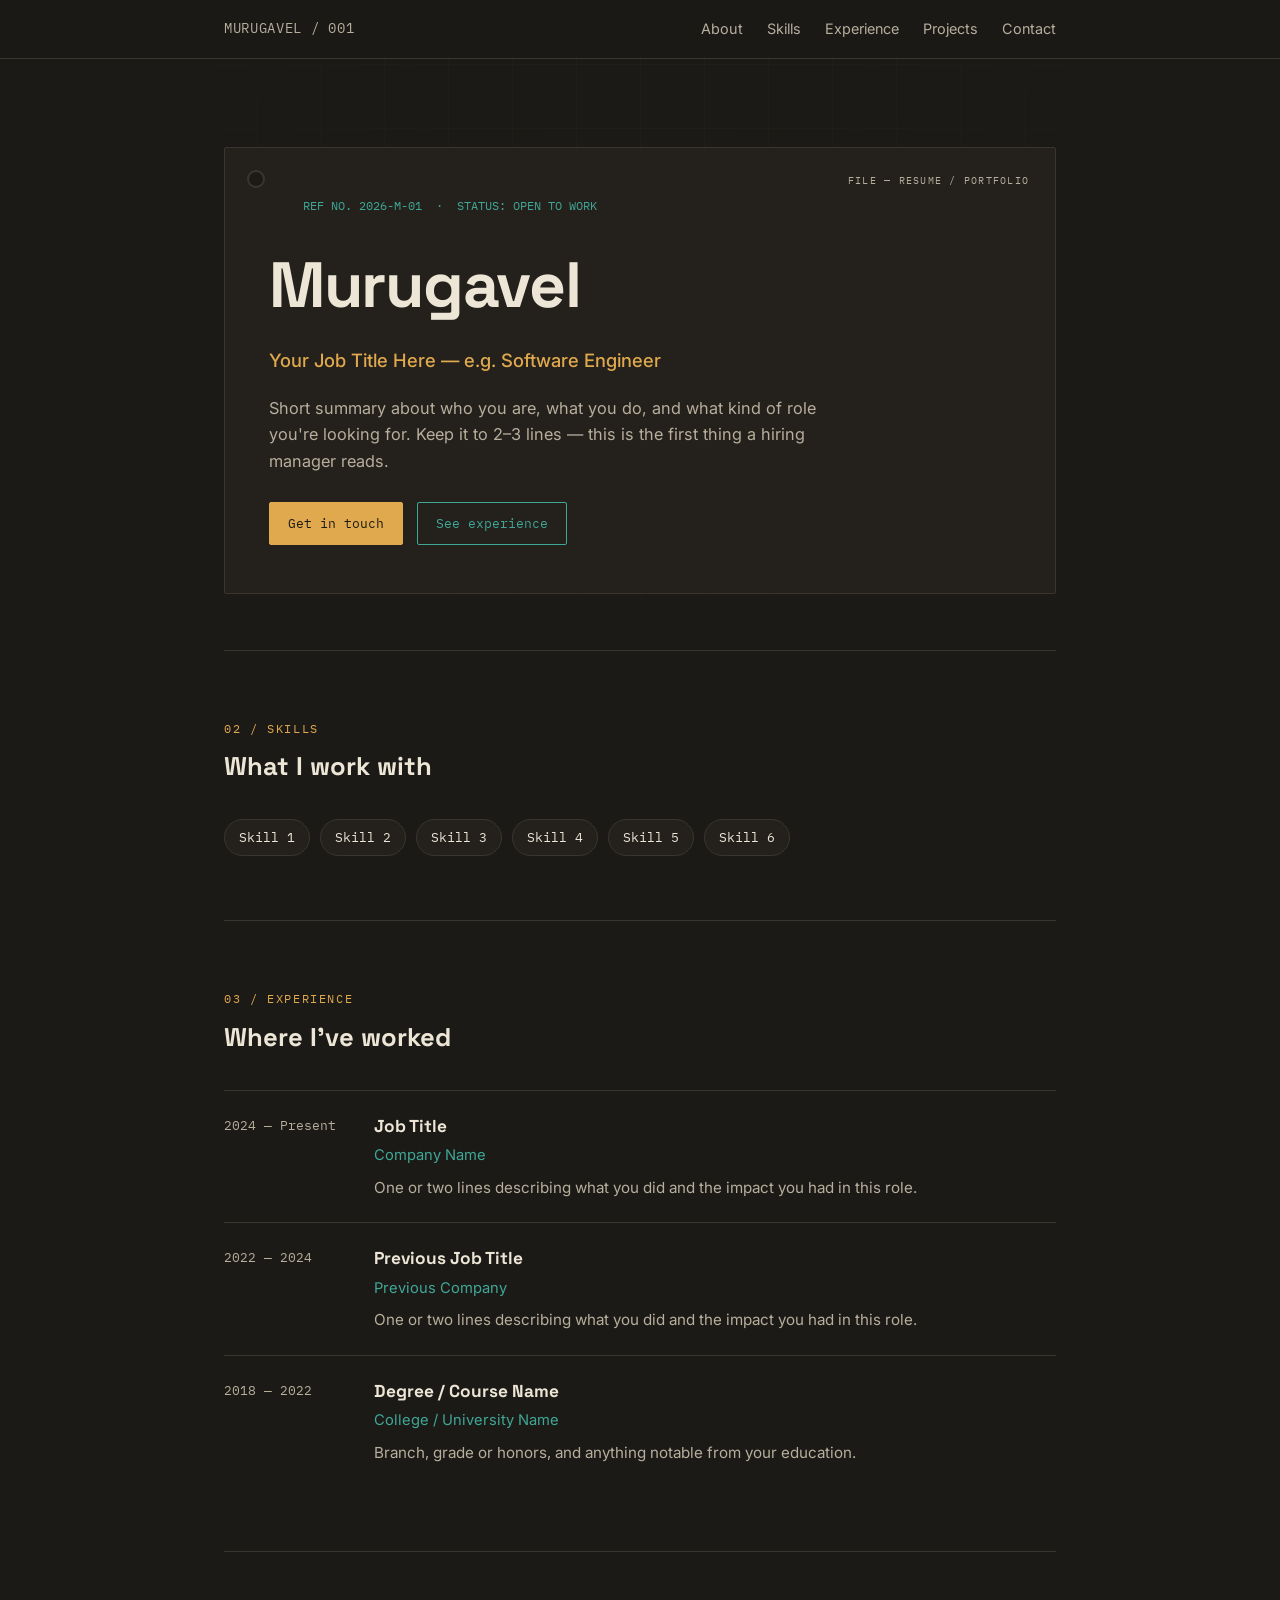
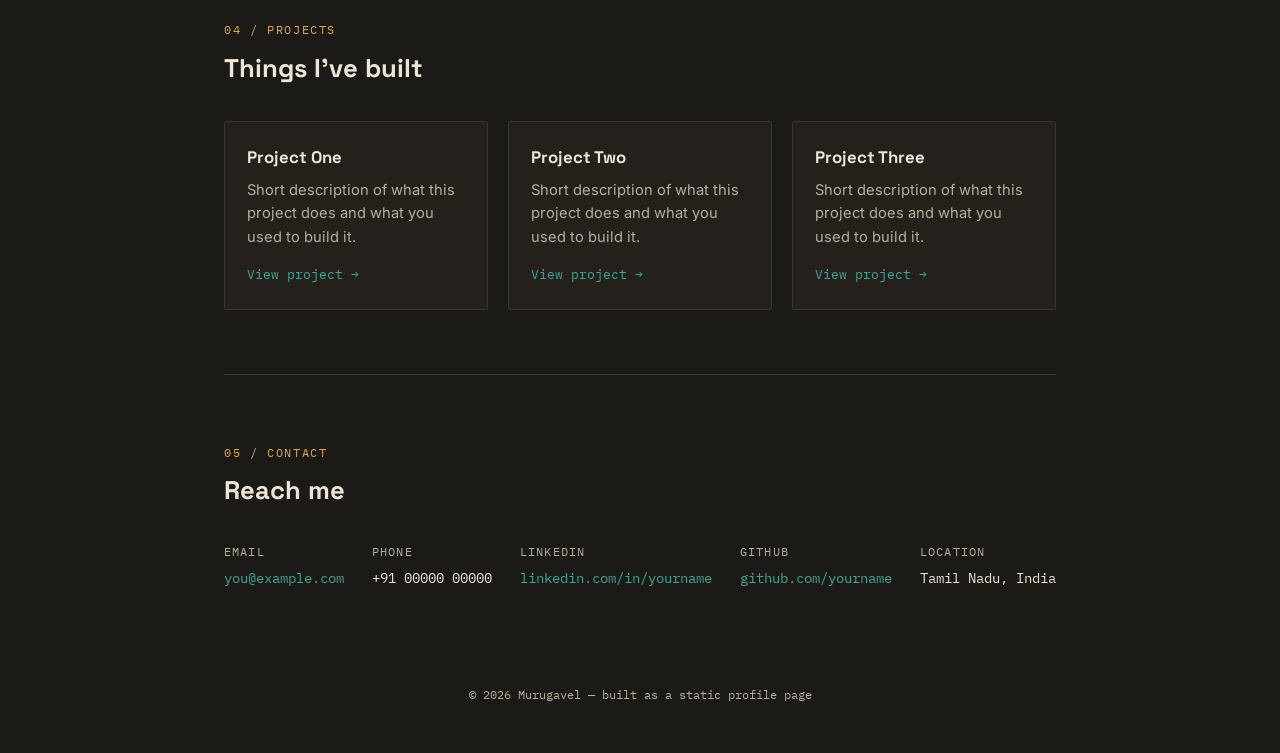
==== index.html @ b202e401 "Add portfolio site Add portfolio site" ====
<!DOCTYPE html>
<html lang="en">
<head>
<meta charset="UTF-8">
<meta name="viewport" content="width=device-width, initial-scale=1.0">
<title>Murugavel — Profile</title>
<link rel="preconnect" href="https://fonts.googleapis.com">
<link rel="preconnect" href="https://fonts.gstatic.com" crossorigin>
<link href="https://fonts.googleapis.com/css2?family=Space+Grotesk:wght@400;500;600;700&family=Inter:wght@400;500;600&family=IBM+Plex+Mono:wght@400;500&display=swap" rel="stylesheet">
<style>
  :root{
    --bg: #1C1A17;
    --bg-raised: #24211D;
    --paper: #F5F0E6;
    --ink: #EDE6D6;
    --ink-dim: #B7AE9C;
    --teal: #3FA796;
    --amber: #E0A94D;
    --line: #3A362F;
    --radius: 2px;
  }
  *{box-sizing:border-box; margin:0; padding:0;}
  html{scroll-behavior:smooth;}
  body{
    background:var(--bg);
    color:var(--ink);
    font-family:'Inter', sans-serif;
    line-height:1.6;
    -webkit-font-smoothing:antialiased;
  }
  ::selection{ background:var(--teal); color:#0F1115; }

  a{ color:var(--teal); text-decoration:none; }
  a:hover{ text-decoration:underline; }
  a:focus-visible, button:focus-visible{ outline:2px solid var(--amber); outline-offset:3px; }

  .eyebrow{
    font-family:'IBM Plex Mono', monospace;
    font-size:0.72rem;
    letter-spacing:0.14em;
    text-transform:uppercase;
    color:var(--amber);
  }

  h1,h2,h3{ font-family:'Space Grotesk', sans-serif; }

  /* ---------- background texture: filing grid ---------- */
  .grid-backdrop{
    position:fixed; inset:0; z-index:-1;
    background-image:
      linear-gradient(var(--line) 1px, transparent 1px),
      linear-gradient(90deg, var(--line) 1px, transparent 1px);
    background-size: 64px 64px;
    opacity:0.18;
    mask-image: radial-gradient(ellipse at top, black, transparent 75%);
  }

  .wrap{ max-width: 880px; margin:0 auto; padding: 0 24px; }

  /* ---------- header / nav ---------- */
  header{
    position:sticky; top:0; z-index:10;
    background:rgba(28,26,23,0.88);
    backdrop-filter: blur(6px);
    border-bottom:1px solid var(--line);
  }
  .nav-inner{
    display:flex; align-items:center; justify-content:space-between;
    padding:16px 24px; max-width:880px; margin:0 auto;
  }
  .nav-mark{
    font-family:'IBM Plex Mono', monospace;
    font-size:0.85rem; color:var(--ink-dim);
    letter-spacing:0.05em;
  }
  .nav-links{ display:flex; gap:24px; list-style:none; }
  .nav-links a{ color:var(--ink-dim); font-size:0.9rem; }
  .nav-links a:hover{ color:var(--teal); }

  /* ---------- hero: the record card ---------- */
  .hero{ padding: 88px 0 56px; }
  .card{
    position:relative;
    background:var(--bg-raised);
    border:1px solid var(--line);
    border-radius:var(--radius);
    padding: 48px 44px;
  }
  .card::before{
    /* punch hole, top-left, like a real filing card */
    content:"";
    position:absolute; top:22px; left:22px;
    width:14px; height:14px;
    border-radius:50%;
    border:2px solid var(--line);
    background:var(--bg);
  }
  .card::after{
    content:"FILE — RESUME / PORTFOLIO";
    position:absolute; top:24px; right:26px;
    font-family:'IBM Plex Mono', monospace;
    font-size:0.65rem;
    letter-spacing:0.12em;
    color:var(--ink-dim);
  }
  .card-id{
    font-family:'IBM Plex Mono', monospace;
    font-size:0.78rem;
    color:var(--teal);
    margin-left:34px;
    margin-bottom:18px;
  }
  .hero h1{
    font-size: clamp(2.4rem, 6vw, 4rem);
    font-weight:700;
    letter-spacing:-0.02em;
    margin-bottom:10px;
  }
  .hero .role{
    font-size:1.15rem;
    color:var(--amber);
    font-weight:500;
    margin-bottom:20px;
  }
  .hero p.summary{
    max-width:560px;
    color:var(--ink-dim);
    font-size:1.02rem;
  }
  .hero-actions{
    margin-top:28px;
    display:flex; gap:14px; flex-wrap:wrap;
  }
  .btn{
    font-family:'IBM Plex Mono', monospace;
    font-size:0.82rem;
    padding:10px 18px;
    border-radius:var(--radius);
    border:1px solid var(--teal);
    color:var(--teal);
    text-decoration:none;
    transition: background 0.15s ease, color 0.15s ease;
  }
  .btn:hover{ background:var(--teal); color:#0F1115; text-decoration:none; }
  .btn.solid{ background:var(--amber); border-color:var(--amber); color:#1C1A17; }
  .btn.solid:hover{ background:#f0bd6b; }

  /* ---------- section shell ---------- */
  section{ padding: 64px 0; border-bottom:1px solid var(--line); }
  section:last-of-type{ border-bottom:none; }
  .section-head{ margin-bottom:32px; }
  .section-head h2{ font-size:1.6rem; margin-top:6px; }

  /* ---------- skills ---------- */
  .chips{ display:flex; flex-wrap:wrap; gap:10px; margin-top:20px; }
  .chip{
    font-family:'IBM Plex Mono', monospace;
    font-size:0.82rem;
    padding:7px 14px;
    border:1px solid var(--line);
    border-radius:20px;
    color:var(--ink);
    background:var(--bg-raised);
  }

  /* ---------- experience timeline ---------- */
  .entry{
    display:grid;
    grid-template-columns: 130px 1fr;
    gap:20px;
    padding: 22px 0;
    border-top:1px solid var(--line);
  }
  .entry:first-of-type{ border-top:none; }
  .entry .when{
    font-family:'IBM Plex Mono', monospace;
    font-size:0.8rem;
    color:var(--ink-dim);
    padding-top:3px;
  }
  .entry h3{ font-size:1.08rem; margin-bottom:4px; }
  .entry .org{ color:var(--teal); font-size:0.92rem; margin-bottom:8px; display:block; }
  .entry p{ color:var(--ink-dim); font-size:0.95rem; max-width:560px; }

  /* ---------- projects ---------- */
  .projects-grid{
    display:grid;
    grid-template-columns: repeat(auto-fit, minmax(240px, 1fr));
    gap:20px;
    margin-top:24px;
  }
  .proj{
    border:1px solid var(--line);
    background:var(--bg-raised);
    border-radius:var(--radius);
    padding:22px;
  }
  .proj h3{ font-size:1.05rem; margin-bottom:8px; }
  .proj p{ color:var(--ink-dim); font-size:0.92rem; margin-bottom:12px; }
  .proj a{ font-family:'IBM Plex Mono', monospace; font-size:0.8rem; }

  /* ---------- contact ---------- */
  .contact-card{
    display:flex; flex-wrap:wrap; gap:28px;
    margin-top:24px;
  }
  .contact-item{ font-family:'IBM Plex Mono', monospace; font-size:0.9rem; }
  .contact-item span{ display:block; color:var(--ink-dim); font-size:0.72rem; text-transform:uppercase; letter-spacing:0.1em; margin-bottom:4px; }

  footer{
    text-align:center;
    padding: 32px 0 48px;
    color:var(--ink-dim);
    font-family:'IBM Plex Mono', monospace;
    font-size:0.78rem;
  }

  @media (max-width: 560px){
    .entry{ grid-template-columns: 1fr; }
    .card{ padding:36px 24px; }
    .card::after{ display:none; }
    .card-id{ margin-left:0; }
  }

  @media (prefers-reduced-motion: reduce){
    html{ scroll-behavior:auto; }
  }
</style>
</head>
<body>

<div class="grid-backdrop"></div>

<header>
  <div class="nav-inner">
    <span class="nav-mark">MURUGAVEL / 001</span>
    <ul class="nav-links">
      <li><a href="#about">About</a></li>
      <li><a href="#skills">Skills</a></li>
      <li><a href="#experience">Experience</a></li>
      <li><a href="#projects">Projects</a></li>
      <li><a href="#contact">Contact</a></li>
    </ul>
  </div>
</header>

<main class="wrap">

  <section class="hero" id="about">
    <div class="card">
      <div class="card-id">REF NO. 2026-M-01 &nbsp;·&nbsp; STATUS: OPEN TO WORK</div>
      <h1>Murugavel</h1>
      <!-- EDIT: replace with your real job title -->
      <div class="role">Your Job Title Here — e.g. Software Engineer</div>
      <!-- EDIT: replace with a real 2-3 line summary about you -->
      <p class="summary">
        Short summary about who you are, what you do, and what kind of role
        you're looking for. Keep it to 2–3 lines — this is the first thing
        a hiring manager reads.
      </p>
      <div class="hero-actions">
        <a class="btn solid" href="#contact">Get in touch</a>
        <a class="btn" href="#experience">See experience</a>
      </div>
    </div>
  </section>

  <section id="skills">
    <div class="section-head">
      <span class="eyebrow">02 / Skills</span>
      <h2>What I work with</h2>
    </div>
    <!-- EDIT: replace with your real skills -->
    <div class="chips">
      <span class="chip">Skill 1</span>
      <span class="chip">Skill 2</span>
      <span class="chip">Skill 3</span>
      <span class="chip">Skill 4</span>
      <span class="chip">Skill 5</span>
      <span class="chip">Skill 6</span>
    </div>
  </section>

  <section id="experience">
    <div class="section-head">
      <span class="eyebrow">03 / Experience</span>
      <h2>Where I've worked</h2>
    </div>

    <!-- EDIT: duplicate this .entry block for each job -->
    <div class="entry">
      <div class="when">2024 — Present</div>
      <div>
        <h3>Job Title</h3>
        <span class="org">Company Name</span>
        <p>One or two lines describing what you did and the impact you had in this role.</p>
      </div>
    </div>

    <div class="entry">
      <div class="when">2022 — 2024</div>
      <div>
        <h3>Previous Job Title</h3>
        <span class="org">Previous Company</span>
        <p>One or two lines describing what you did and the impact you had in this role.</p>
      </div>
    </div>

    <div class="entry">
      <div class="when">2018 — 2022</div>
      <div>
        <h3>Degree / Course Name</h3>
        <span class="org">College / University Name</span>
        <p>Branch, grade or honors, and anything notable from your education.</p>
      </div>
    </div>
  </section>

  <section id="projects">
    <div class="section-head">
      <span class="eyebrow">04 / Projects</span>
      <h2>Things I've built</h2>
    </div>
    <!-- EDIT: replace with your real projects, add/remove cards as needed -->
    <div class="projects-grid">
      <div class="proj">
        <h3>Project One</h3>
        <p>Short description of what this project does and what you used to build it.</p>
        <a href="#">View project →</a>
      </div>
      <div class="proj">
        <h3>Project Two</h3>
        <p>Short description of what this project does and what you used to build it.</p>
        <a href="#">View project →</a>
      </div>
      <div class="proj">
        <h3>Project Three</h3>
        <p>Short description of what this project does and what you used to build it.</p>
        <a href="#">View project →</a>
      </div>
    </div>
  </section>

  <section id="contact">
    <div class="section-head">
      <span class="eyebrow">05 / Contact</span>
      <h2>Reach me</h2>
    </div>
    <!-- EDIT: replace with your real contact details -->
    <div class="contact-card">
      <div class="contact-item"><span>Email</span><a href="mailto:you@example.com">you@example.com</a></div>
      <div class="contact-item"><span>Phone</span>+91 00000 00000</div>
      <div class="contact-item"><span>LinkedIn</span><a href="#">linkedin.com/in/yourname</a></div>
      <div class="contact-item"><span>GitHub</span><a href="#">github.com/yourname</a></div>
      <div class="contact-item"><span>Location</span>Tamil Nadu, India</div>
    </div>
  </section>

</main>

<footer>
  © 2026 Murugavel — built as a static profile page
</footer>

</body>
</html>
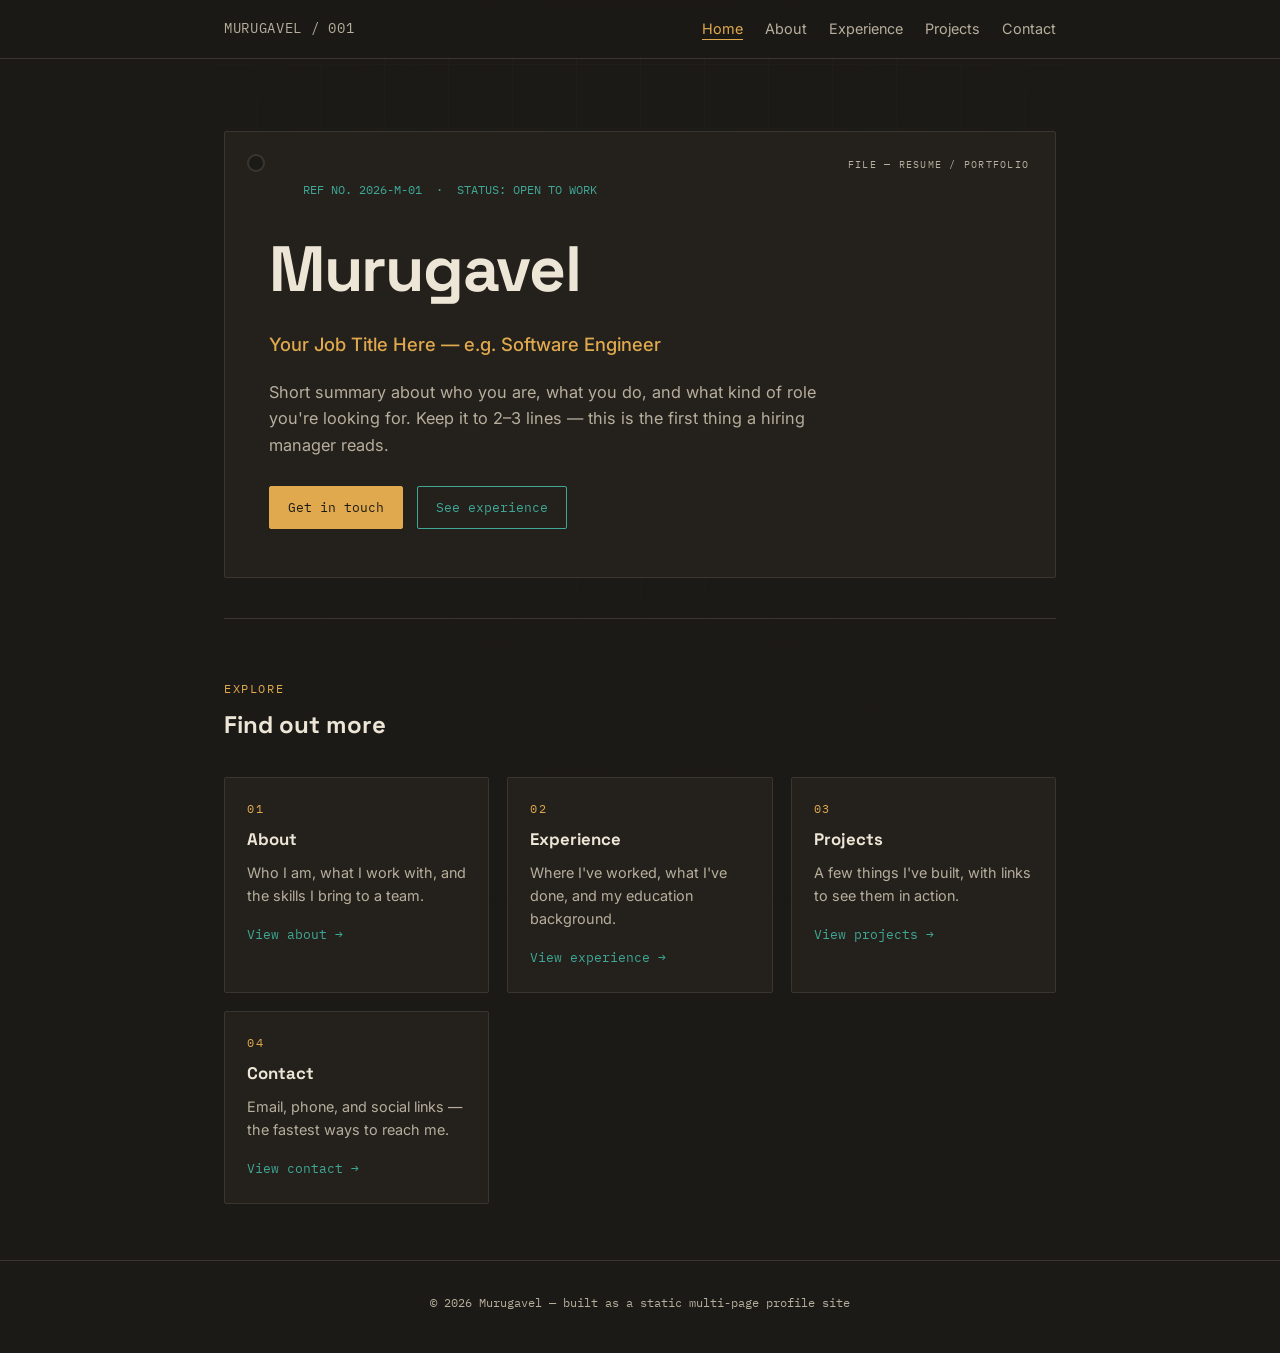
==== commit 7d820d80: "new uploaded code new uploaded code" ====
--- a/index.html
+++ b/index.html
@@ -3,229 +3,11 @@
 <head>
 <meta charset="UTF-8">
 <meta name="viewport" content="width=device-width, initial-scale=1.0">
-<title>Murugavel — Profile</title>
+<title>Murugavel — Home</title>
 <link rel="preconnect" href="https://fonts.googleapis.com">
 <link rel="preconnect" href="https://fonts.gstatic.com" crossorigin>
 <link href="https://fonts.googleapis.com/css2?family=Space+Grotesk:wght@400;500;600;700&family=Inter:wght@400;500;600&family=IBM+Plex+Mono:wght@400;500&display=swap" rel="stylesheet">
-<style>
-  :root{
-    --bg: #1C1A17;
-    --bg-raised: #24211D;
-    --paper: #F5F0E6;
-    --ink: #EDE6D6;
-    --ink-dim: #B7AE9C;
-    --teal: #3FA796;
-    --amber: #E0A94D;
-    --line: #3A362F;
-    --radius: 2px;
-  }
-  *{box-sizing:border-box; margin:0; padding:0;}
-  html{scroll-behavior:smooth;}
-  body{
-    background:var(--bg);
-    color:var(--ink);
-    font-family:'Inter', sans-serif;
-    line-height:1.6;
-    -webkit-font-smoothing:antialiased;
-  }
-  ::selection{ background:var(--teal); color:#0F1115; }
-
-  a{ color:var(--teal); text-decoration:none; }
-  a:hover{ text-decoration:underline; }
-  a:focus-visible, button:focus-visible{ outline:2px solid var(--amber); outline-offset:3px; }
-
-  .eyebrow{
-    font-family:'IBM Plex Mono', monospace;
-    font-size:0.72rem;
-    letter-spacing:0.14em;
-    text-transform:uppercase;
-    color:var(--amber);
-  }
-
-  h1,h2,h3{ font-family:'Space Grotesk', sans-serif; }
-
-  /* ---------- background texture: filing grid ---------- */
-  .grid-backdrop{
-    position:fixed; inset:0; z-index:-1;
-    background-image:
-      linear-gradient(var(--line) 1px, transparent 1px),
-      linear-gradient(90deg, var(--line) 1px, transparent 1px);
-    background-size: 64px 64px;
-    opacity:0.18;
-    mask-image: radial-gradient(ellipse at top, black, transparent 75%);
-  }
-
-  .wrap{ max-width: 880px; margin:0 auto; padding: 0 24px; }
-
-  /* ---------- header / nav ---------- */
-  header{
-    position:sticky; top:0; z-index:10;
-    background:rgba(28,26,23,0.88);
-    backdrop-filter: blur(6px);
-    border-bottom:1px solid var(--line);
-  }
-  .nav-inner{
-    display:flex; align-items:center; justify-content:space-between;
-    padding:16px 24px; max-width:880px; margin:0 auto;
-  }
-  .nav-mark{
-    font-family:'IBM Plex Mono', monospace;
-    font-size:0.85rem; color:var(--ink-dim);
-    letter-spacing:0.05em;
-  }
-  .nav-links{ display:flex; gap:24px; list-style:none; }
-  .nav-links a{ color:var(--ink-dim); font-size:0.9rem; }
-  .nav-links a:hover{ color:var(--teal); }
-
-  /* ---------- hero: the record card ---------- */
-  .hero{ padding: 88px 0 56px; }
-  .card{
-    position:relative;
-    background:var(--bg-raised);
-    border:1px solid var(--line);
-    border-radius:var(--radius);
-    padding: 48px 44px;
-  }
-  .card::before{
-    /* punch hole, top-left, like a real filing card */
-    content:"";
-    position:absolute; top:22px; left:22px;
-    width:14px; height:14px;
-    border-radius:50%;
-    border:2px solid var(--line);
-    background:var(--bg);
-  }
-  .card::after{
-    content:"FILE — RESUME / PORTFOLIO";
-    position:absolute; top:24px; right:26px;
-    font-family:'IBM Plex Mono', monospace;
-    font-size:0.65rem;
-    letter-spacing:0.12em;
-    color:var(--ink-dim);
-  }
-  .card-id{
-    font-family:'IBM Plex Mono', monospace;
-    font-size:0.78rem;
-    color:var(--teal);
-    margin-left:34px;
-    margin-bottom:18px;
-  }
-  .hero h1{
-    font-size: clamp(2.4rem, 6vw, 4rem);
-    font-weight:700;
-    letter-spacing:-0.02em;
-    margin-bottom:10px;
-  }
-  .hero .role{
-    font-size:1.15rem;
-    color:var(--amber);
-    font-weight:500;
-    margin-bottom:20px;
-  }
-  .hero p.summary{
-    max-width:560px;
-    color:var(--ink-dim);
-    font-size:1.02rem;
-  }
-  .hero-actions{
-    margin-top:28px;
-    display:flex; gap:14px; flex-wrap:wrap;
-  }
-  .btn{
-    font-family:'IBM Plex Mono', monospace;
-    font-size:0.82rem;
-    padding:10px 18px;
-    border-radius:var(--radius);
-    border:1px solid var(--teal);
-    color:var(--teal);
-    text-decoration:none;
-    transition: background 0.15s ease, color 0.15s ease;
-  }
-  .btn:hover{ background:var(--teal); color:#0F1115; text-decoration:none; }
-  .btn.solid{ background:var(--amber); border-color:var(--amber); color:#1C1A17; }
-  .btn.solid:hover{ background:#f0bd6b; }
-
-  /* ---------- section shell ---------- */
-  section{ padding: 64px 0; border-bottom:1px solid var(--line); }
-  section:last-of-type{ border-bottom:none; }
-  .section-head{ margin-bottom:32px; }
-  .section-head h2{ font-size:1.6rem; margin-top:6px; }
-
-  /* ---------- skills ---------- */
-  .chips{ display:flex; flex-wrap:wrap; gap:10px; margin-top:20px; }
-  .chip{
-    font-family:'IBM Plex Mono', monospace;
-    font-size:0.82rem;
-    padding:7px 14px;
-    border:1px solid var(--line);
-    border-radius:20px;
-    color:var(--ink);
-    background:var(--bg-raised);
-  }
-
-  /* ---------- experience timeline ---------- */
-  .entry{
-    display:grid;
-    grid-template-columns: 130px 1fr;
-    gap:20px;
-    padding: 22px 0;
-    border-top:1px solid var(--line);
-  }
-  .entry:first-of-type{ border-top:none; }
-  .entry .when{
-    font-family:'IBM Plex Mono', monospace;
-    font-size:0.8rem;
-    color:var(--ink-dim);
-    padding-top:3px;
-  }
-  .entry h3{ font-size:1.08rem; margin-bottom:4px; }
-  .entry .org{ color:var(--teal); font-size:0.92rem; margin-bottom:8px; display:block; }
-  .entry p{ color:var(--ink-dim); font-size:0.95rem; max-width:560px; }
-
-  /* ---------- projects ---------- */
-  .projects-grid{
-    display:grid;
-    grid-template-columns: repeat(auto-fit, minmax(240px, 1fr));
-    gap:20px;
-    margin-top:24px;
-  }
-  .proj{
-    border:1px solid var(--line);
-    background:var(--bg-raised);
-    border-radius:var(--radius);
-    padding:22px;
-  }
-  .proj h3{ font-size:1.05rem; margin-bottom:8px; }
-  .proj p{ color:var(--ink-dim); font-size:0.92rem; margin-bottom:12px; }
-  .proj a{ font-family:'IBM Plex Mono', monospace; font-size:0.8rem; }
-
-  /* ---------- contact ---------- */
-  .contact-card{
-    display:flex; flex-wrap:wrap; gap:28px;
-    margin-top:24px;
-  }
-  .contact-item{ font-family:'IBM Plex Mono', monospace; font-size:0.9rem; }
-  .contact-item span{ display:block; color:var(--ink-dim); font-size:0.72rem; text-transform:uppercase; letter-spacing:0.1em; margin-bottom:4px; }
-
-  footer{
-    text-align:center;
-    padding: 32px 0 48px;
-    color:var(--ink-dim);
-    font-family:'IBM Plex Mono', monospace;
-    font-size:0.78rem;
-  }
-
-  @media (max-width: 560px){
-    .entry{ grid-template-columns: 1fr; }
-    .card{ padding:36px 24px; }
-    .card::after{ display:none; }
-    .card-id{ margin-left:0; }
-  }
-
-  @media (prefers-reduced-motion: reduce){
-    html{ scroll-behavior:auto; }
-  }
-</style>
+<link rel="stylesheet" href="style.css">
 </head>
 <body>
 
@@ -233,20 +15,20 @@
 
 <header>
   <div class="nav-inner">
-    <span class="nav-mark">MURUGAVEL / 001</span>
+    <span class="nav-mark"><a href="index.html">MURUGAVEL / 001</a></span>
     <ul class="nav-links">
-      <li><a href="#about">About</a></li>
-      <li><a href="#skills">Skills</a></li>
-      <li><a href="#experience">Experience</a></li>
-      <li><a href="#projects">Projects</a></li>
-      <li><a href="#contact">Contact</a></li>
+      <li><a href="index.html" class="active">Home</a></li>
+      <li><a href="about.html">About</a></li>
+      <li><a href="experience.html">Experience</a></li>
+      <li><a href="projects.html">Projects</a></li>
+      <li><a href="contact.html">Contact</a></li>
     </ul>
   </div>
 </header>
 
 <main class="wrap">
 
-  <section class="hero" id="about">
+  <section class="hero">
     <div class="card">
       <div class="card-id">REF NO. 2026-M-01 &nbsp;·&nbsp; STATUS: OPEN TO WORK</div>
       <h1>Murugavel</h1>
@@ -259,107 +41,49 @@
         a hiring manager reads.
       </p>
       <div class="hero-actions">
-        <a class="btn solid" href="#contact">Get in touch</a>
-        <a class="btn" href="#experience">See experience</a>
+        <a class="btn solid" href="contact.html">Get in touch</a>
+        <a class="btn" href="experience.html">See experience</a>
       </div>
     </div>
   </section>
 
-  <section id="skills">
+  <section>
     <div class="section-head">
-      <span class="eyebrow">02 / Skills</span>
-      <h2>What I work with</h2>
+      <span class="eyebrow">Explore</span>
+      <h2>Find out more</h2>
     </div>
-    <!-- EDIT: replace with your real skills -->
-    <div class="chips">
-      <span class="chip">Skill 1</span>
-      <span class="chip">Skill 2</span>
-      <span class="chip">Skill 3</span>
-      <span class="chip">Skill 4</span>
-      <span class="chip">Skill 5</span>
-      <span class="chip">Skill 6</span>
-    </div>
-  </section>
-
-  <section id="experience">
-    <div class="section-head">
-      <span class="eyebrow">03 / Experience</span>
-      <h2>Where I've worked</h2>
-    </div>
-
-    <!-- EDIT: duplicate this .entry block for each job -->
-    <div class="entry">
-      <div class="when">2024 — Present</div>
-      <div>
-        <h3>Job Title</h3>
-        <span class="org">Company Name</span>
-        <p>One or two lines describing what you did and the impact you had in this role.</p>
+    <div class="preview-grid">
+      <div class="preview-card">
+        <span class="eyebrow">01</span>
+        <h3>About</h3>
+        <p>Who I am, what I work with, and the skills I bring to a team.</p>
+        <a href="about.html">View about →</a>
       </div>
-    </div>
-
-    <div class="entry">
-      <div class="when">2022 — 2024</div>
-      <div>
-        <h3>Previous Job Title</h3>
-        <span class="org">Previous Company</span>
-        <p>One or two lines describing what you did and the impact you had in this role.</p>
+      <div class="preview-card">
+        <span class="eyebrow">02</span>
+        <h3>Experience</h3>
+        <p>Where I've worked, what I've done, and my education background.</p>
+        <a href="experience.html">View experience →</a>
       </div>
-    </div>
-
-    <div class="entry">
-      <div class="when">2018 — 2022</div>
-      <div>
-        <h3>Degree / Course Name</h3>
-        <span class="org">College / University Name</span>
-        <p>Branch, grade or honors, and anything notable from your education.</p>
+      <div class="preview-card">
+        <span class="eyebrow">03</span>
+        <h3>Projects</h3>
+        <p>A few things I've built, with links to see them in action.</p>
+        <a href="projects.html">View projects →</a>
       </div>
-    </div>
-  </section>
-
-  <section id="projects">
-    <div class="section-head">
-      <span class="eyebrow">04 / Projects</span>
-      <h2>Things I've built</h2>
-    </div>
-    <!-- EDIT: replace with your real projects, add/remove cards as needed -->
-    <div class="projects-grid">
-      <div class="proj">
-        <h3>Project One</h3>
-        <p>Short description of what this project does and what you used to build it.</p>
-        <a href="#">View project →</a>
+      <div class="preview-card">
+        <span class="eyebrow">04</span>
+        <h3>Contact</h3>
+        <p>Email, phone, and social links — the fastest ways to reach me.</p>
+        <a href="contact.html">View contact →</a>
       </div>
-      <div class="proj">
-        <h3>Project Two</h3>
-        <p>Short description of what this project does and what you used to build it.</p>
-        <a href="#">View project →</a>
-      </div>
-      <div class="proj">
-        <h3>Project Three</h3>
-        <p>Short description of what this project does and what you used to build it.</p>
-        <a href="#">View project →</a>
-      </div>
-    </div>
-  </section>
-
-  <section id="contact">
-    <div class="section-head">
-      <span class="eyebrow">05 / Contact</span>
-      <h2>Reach me</h2>
-    </div>
-    <!-- EDIT: replace with your real contact details -->
-    <div class="contact-card">
-      <div class="contact-item"><span>Email</span><a href="mailto:you@example.com">you@example.com</a></div>
-      <div class="contact-item"><span>Phone</span>+91 00000 00000</div>
-      <div class="contact-item"><span>LinkedIn</span><a href="#">linkedin.com/in/yourname</a></div>
-      <div class="contact-item"><span>GitHub</span><a href="#">github.com/yourname</a></div>
-      <div class="contact-item"><span>Location</span>Tamil Nadu, India</div>
     </div>
   </section>
 
 </main>
 
 <footer>
-  © 2026 Murugavel — built as a static profile page
+  © 2026 Murugavel — built as a static multi-page profile site
 </footer>
 
 </body>
--- a/style.css
+++ b/style.css
@@ -0,0 +1,288 @@
+/* ===== Murugavel — Portfolio Site: Shared Styles ===== */
+:root{
+  --bg: #1C1A17;
+  --bg-raised: #24211D;
+  --paper: #F5F0E6;
+  --ink: #EDE6D6;
+  --ink-dim: #B7AE9C;
+  --teal: #3FA796;
+  --amber: #E0A94D;
+  --line: #3A362F;
+  --radius: 2px;
+}
+*{ box-sizing:border-box; margin:0; padding:0; }
+html{ scroll-behavior:smooth; }
+body{
+  background:var(--bg);
+  color:var(--ink);
+  font-family:'Inter', sans-serif;
+  line-height:1.6;
+  -webkit-font-smoothing:antialiased;
+  min-height:100vh;
+  display:flex;
+  flex-direction:column;
+}
+::selection{ background:var(--teal); color:#0F1115; }
+a{ color:var(--teal); text-decoration:none; }
+a:hover{ text-decoration:underline; }
+a:focus-visible, button:focus-visible{ outline:2px solid var(--amber); outline-offset:3px; }
+
+.eyebrow{
+  font-family:'IBM Plex Mono', monospace;
+  font-size:0.72rem;
+  letter-spacing:0.14em;
+  text-transform:uppercase;
+  color:var(--amber);
+}
+h1,h2,h3{ font-family:'Space Grotesk', sans-serif; }
+
+/* background filing-grid texture */
+.grid-backdrop{
+  position:fixed; inset:0; z-index:-1;
+  background-image:
+    linear-gradient(var(--line) 1px, transparent 1px),
+    linear-gradient(90deg, var(--line) 1px, transparent 1px);
+  background-size: 64px 64px;
+  opacity:0.18;
+  mask-image: radial-gradient(ellipse at top, black, transparent 75%);
+}
+
+.wrap{ max-width: 880px; margin:0 auto; padding: 0 24px; width:100%; }
+
+/* ---------- header / nav ---------- */
+header{
+  position:sticky; top:0; z-index:10;
+  background:rgba(28,26,23,0.9);
+  backdrop-filter: blur(6px);
+  border-bottom:1px solid var(--line);
+}
+.nav-inner{
+  display:flex; align-items:center; justify-content:space-between;
+  padding:16px 24px; max-width:880px; margin:0 auto;
+  flex-wrap:wrap; gap:12px;
+}
+.nav-mark{
+  font-family:'IBM Plex Mono', monospace;
+  font-size:0.85rem; color:var(--ink-dim);
+  letter-spacing:0.05em;
+}
+.nav-mark a{ color:var(--ink-dim); }
+.nav-mark a:hover{ color:var(--teal); text-decoration:none; }
+.nav-links{ display:flex; gap:22px; list-style:none; flex-wrap:wrap; }
+.nav-links a{ color:var(--ink-dim); font-size:0.9rem; padding-bottom:2px; border-bottom:1px solid transparent; }
+.nav-links a:hover{ color:var(--teal); text-decoration:none; }
+.nav-links a.active{ color:var(--amber); border-bottom:1px solid var(--amber); }
+
+main{ flex:1; }
+
+/* ---------- page header (used on every inner page) ---------- */
+.page-head{ padding: 56px 0 24px; }
+.page-head .eyebrow{ margin-bottom:8px; display:block; }
+.page-head h1{ font-size: clamp(2rem, 5vw, 2.8rem); letter-spacing:-0.02em; }
+.page-head p{ color:var(--ink-dim); max-width:560px; margin-top:10px; }
+
+/* ---------- hero card (home page) ---------- */
+.hero{ padding: 72px 0 40px; }
+.card{
+  position:relative;
+  background:var(--bg-raised);
+  border:1px solid var(--line);
+  border-radius:var(--radius);
+  padding: 48px 44px;
+}
+.card::before{
+  content:"";
+  position:absolute; top:22px; left:22px;
+  width:14px; height:14px;
+  border-radius:50%;
+  border:2px solid var(--line);
+  background:var(--bg);
+}
+.card::after{
+  content:"FILE — RESUME / PORTFOLIO";
+  position:absolute; top:24px; right:26px;
+  font-family:'IBM Plex Mono', monospace;
+  font-size:0.65rem;
+  letter-spacing:0.12em;
+  color:var(--ink-dim);
+}
+.card-id{
+  font-family:'IBM Plex Mono', monospace;
+  font-size:0.78rem;
+  color:var(--teal);
+  margin-left:34px;
+  margin-bottom:18px;
+}
+.hero h1{
+  font-size: clamp(2.4rem, 6vw, 4rem);
+  font-weight:700;
+  letter-spacing:-0.02em;
+  margin-bottom:10px;
+}
+.hero .role{
+  font-size:1.15rem;
+  color:var(--amber);
+  font-weight:500;
+  margin-bottom:20px;
+}
+.hero p.summary{ max-width:560px; color:var(--ink-dim); font-size:1.02rem; }
+.hero-actions{ margin-top:28px; display:flex; gap:14px; flex-wrap:wrap; }
+
+.btn{
+  font-family:'IBM Plex Mono', monospace;
+  font-size:0.82rem;
+  padding:10px 18px;
+  border-radius:var(--radius);
+  border:1px solid var(--teal);
+  color:var(--teal);
+  text-decoration:none;
+  transition: background 0.15s ease, color 0.15s ease;
+  display:inline-block;
+}
+.btn:hover{ background:var(--teal); color:#0F1115; text-decoration:none; }
+.btn.solid{ background:var(--amber); border-color:var(--amber); color:#1C1A17; }
+.btn.solid:hover{ background:#f0bd6b; }
+
+/* ---------- section shell ---------- */
+section{ padding: 56px 0; border-bottom:1px solid var(--line); }
+section:last-of-type{ border-bottom:none; }
+.section-head{ margin-bottom:32px; }
+.section-head h2{ font-size:1.5rem; margin-top:6px; }
+
+/* ---------- home preview strip ---------- */
+.preview-grid{
+  display:grid;
+  grid-template-columns: repeat(auto-fit, minmax(220px, 1fr));
+  gap:18px;
+  margin-top:24px;
+}
+.preview-card{
+  border:1px solid var(--line);
+  background:var(--bg-raised);
+  border-radius:var(--radius);
+  padding:22px;
+  transition: border-color 0.15s ease;
+}
+.preview-card:hover{ border-color: var(--teal); }
+.preview-card .eyebrow{ margin-bottom:8px; display:block; }
+.preview-card h3{ font-size:1.05rem; margin-bottom:8px; }
+.preview-card p{ color:var(--ink-dim); font-size:0.9rem; margin-bottom:14px; }
+.preview-card a{ font-family:'IBM Plex Mono', monospace; font-size:0.8rem; }
+
+/* ---------- skills ---------- */
+.chips{ display:flex; flex-wrap:wrap; gap:10px; margin-top:20px; }
+.chip{
+  font-family:'IBM Plex Mono', monospace;
+  font-size:0.82rem;
+  padding:7px 14px;
+  border:1px solid var(--line);
+  border-radius:20px;
+  color:var(--ink);
+  background:var(--bg-raised);
+}
+
+/* ---------- experience timeline ---------- */
+.entry{
+  display:grid;
+  grid-template-columns: 130px 1fr;
+  gap:20px;
+  padding: 22px 0;
+  border-top:1px solid var(--line);
+}
+.entry:first-of-type{ border-top:none; }
+.entry .when{
+  font-family:'IBM Plex Mono', monospace;
+  font-size:0.8rem;
+  color:var(--ink-dim);
+  padding-top:3px;
+}
+.entry h3{ font-size:1.08rem; margin-bottom:4px; }
+.entry .org{ color:var(--teal); font-size:0.92rem; margin-bottom:8px; display:block; }
+.entry p{ color:var(--ink-dim); font-size:0.95rem; max-width:560px; }
+
+/* ---------- projects ---------- */
+.projects-grid{
+  display:grid;
+  grid-template-columns: repeat(auto-fit, minmax(240px, 1fr));
+  gap:20px;
+  margin-top:24px;
+}
+.proj{
+  border:1px solid var(--line);
+  background:var(--bg-raised);
+  border-radius:var(--radius);
+  padding:22px;
+}
+.proj h3{ font-size:1.05rem; margin-bottom:8px; }
+.proj p{ color:var(--ink-dim); font-size:0.92rem; margin-bottom:12px; }
+.proj a{ font-family:'IBM Plex Mono', monospace; font-size:0.8rem; }
+.proj .tags{ display:flex; gap:8px; flex-wrap:wrap; margin-bottom:12px; }
+.proj .tags span{
+  font-family:'IBM Plex Mono', monospace;
+  font-size:0.7rem;
+  color:var(--ink-dim);
+  border:1px solid var(--line);
+  padding:3px 8px;
+  border-radius:12px;
+}
+
+/* ---------- contact ---------- */
+.contact-card{ display:flex; flex-wrap:wrap; gap:28px; margin-top:24px; }
+.contact-item{ font-family:'IBM Plex Mono', monospace; font-size:0.9rem; }
+.contact-item span{ display:block; color:var(--ink-dim); font-size:0.72rem; text-transform:uppercase; letter-spacing:0.1em; margin-bottom:4px; }
+
+form.contact-form{ margin-top:32px; max-width:520px; }
+.field{ margin-bottom:18px; }
+.field label{
+  display:block;
+  font-family:'IBM Plex Mono', monospace;
+  font-size:0.75rem;
+  text-transform:uppercase;
+  letter-spacing:0.08em;
+  color:var(--ink-dim);
+  margin-bottom:6px;
+}
+.field input, .field textarea{
+  width:100%;
+  background:var(--bg-raised);
+  border:1px solid var(--line);
+  color:var(--ink);
+  padding:10px 12px;
+  border-radius:var(--radius);
+  font-family:'Inter', sans-serif;
+  font-size:0.95rem;
+}
+.field input:focus, .field textarea:focus{ outline:2px solid var(--amber); outline-offset:2px; }
+.field textarea{ resize:vertical; min-height:110px; }
+button.submit-btn{
+  font-family:'IBM Plex Mono', monospace;
+  font-size:0.85rem;
+  padding:11px 22px;
+  border-radius:var(--radius);
+  border:1px solid var(--amber);
+  background:var(--amber);
+  color:#1C1A17;
+  cursor:pointer;
+}
+button.submit-btn:hover{ background:#f0bd6b; }
+.form-note{ font-size:0.8rem; color:var(--ink-dim); margin-top:10px; }
+
+footer{
+  text-align:center;
+  padding: 32px 0 40px;
+  color:var(--ink-dim);
+  font-family:'IBM Plex Mono', monospace;
+  font-size:0.78rem;
+  border-top:1px solid var(--line);
+}
+
+@media (max-width: 560px){
+  .entry{ grid-template-columns: 1fr; }
+  .card{ padding:36px 24px; }
+  .card::after{ display:none; }
+  .card-id{ margin-left:0; }
+}
+
+@media (prefers-reduced-motion: reduce){
+  html{ scroll-behavior:auto; }
+}
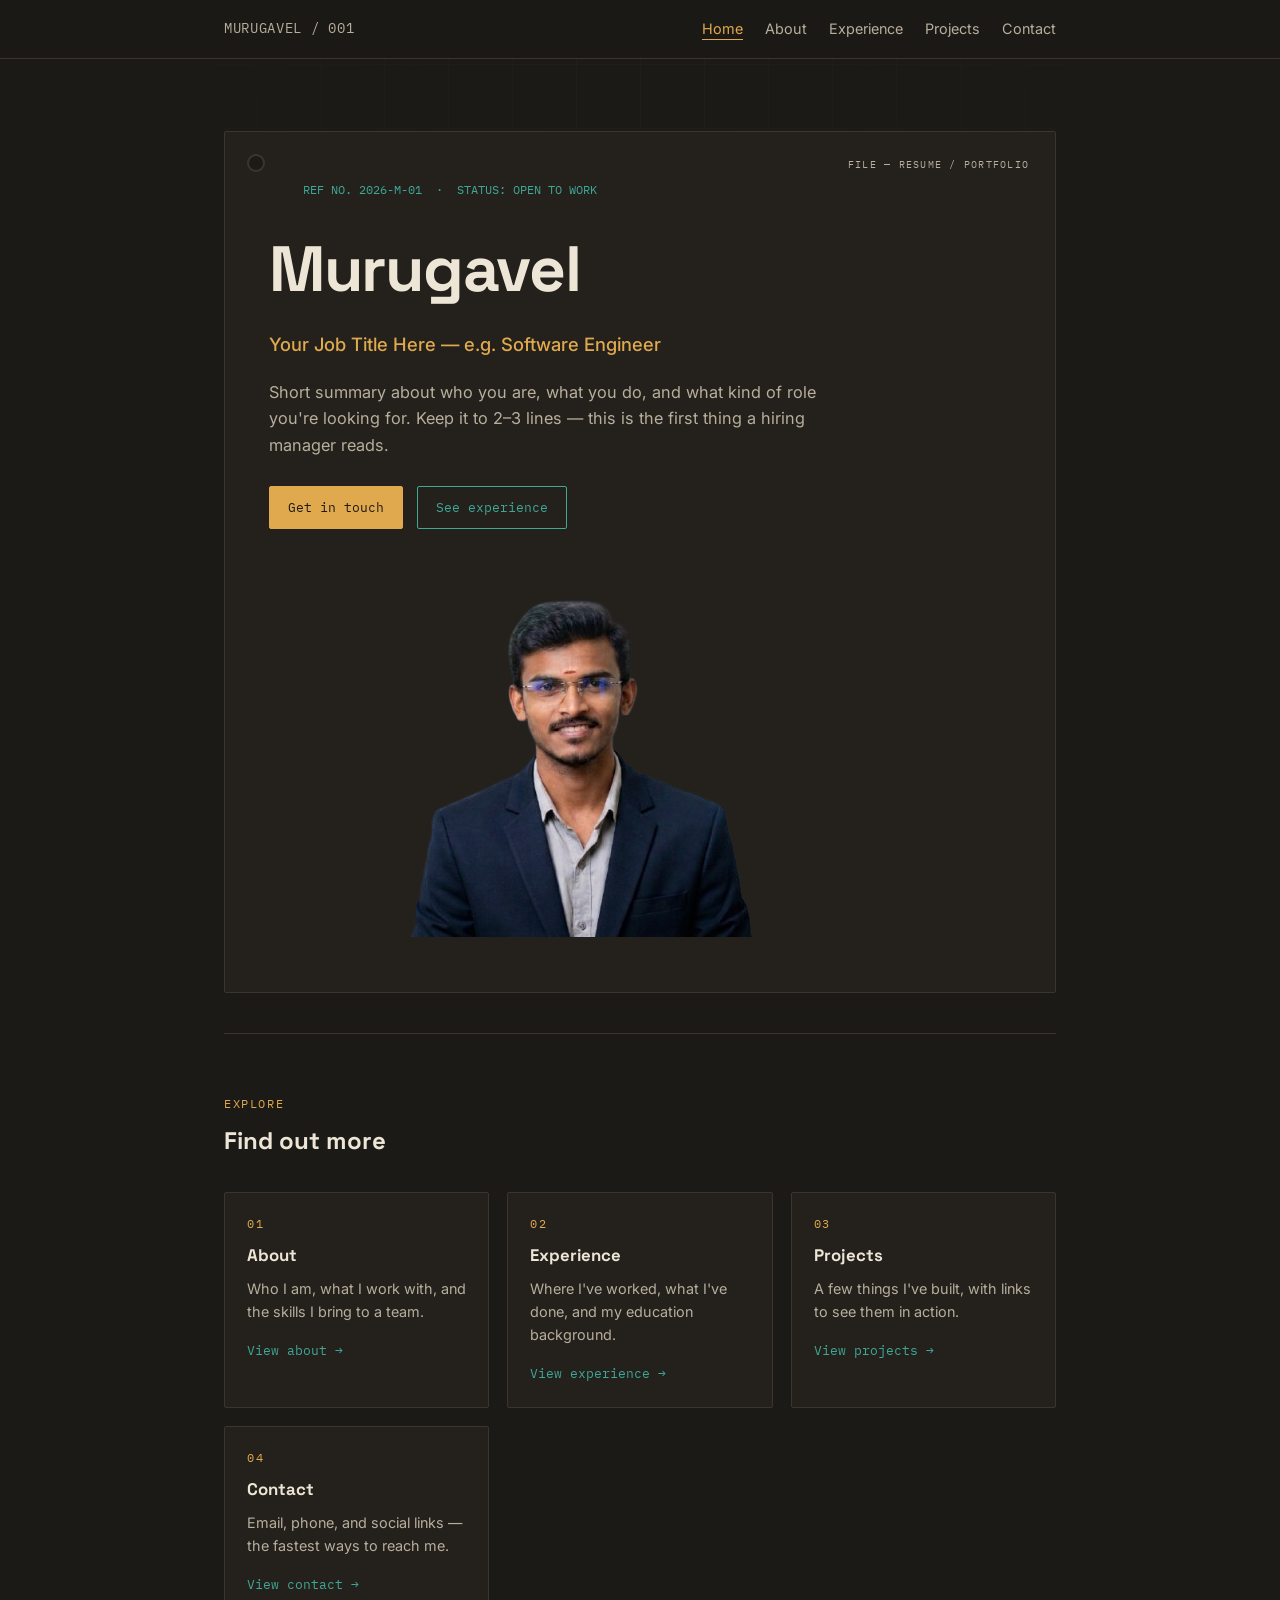
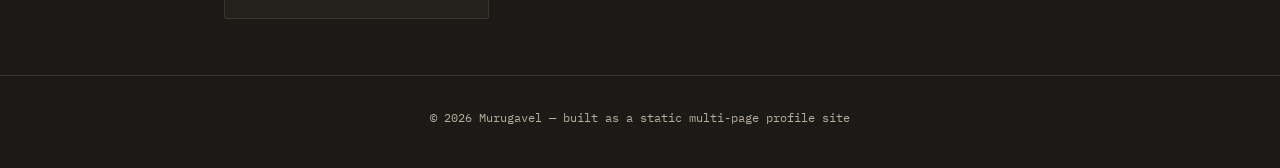
==== commit 16cbc8fb: "New index" ====
--- a/index.html
+++ b/index.html
@@ -31,18 +31,25 @@
   <section class="hero">
     <div class="card">
       <div class="card-id">REF NO. 2026-M-01 &nbsp;·&nbsp; STATUS: OPEN TO WORK</div>
-      <h1>Murugavel</h1>
-      <!-- EDIT: replace with your real job title -->
-      <div class="role">Your Job Title Here — e.g. Software Engineer</div>
-      <!-- EDIT: replace with a real 2-3 line summary about you -->
-      <p class="summary">
-        Short summary about who you are, what you do, and what kind of role
-        you're looking for. Keep it to 2–3 lines — this is the first thing
-        a hiring manager reads.
-      </p>
-      <div class="hero-actions">
-        <a class="btn solid" href="contact.html">Get in touch</a>
-        <a class="btn" href="experience.html">See experience</a>
+      <div class="hero-grid">
+        <div class="hero-text">
+          <h1>Murugavel</h1>
+          <!-- EDIT: replace with your real job title -->
+          <div class="role">Your Job Title Here — e.g. Software Engineer</div>
+          <!-- EDIT: replace with a real 2-3 line summary about you -->
+          <p class="summary">
+            Short summary about who you are, what you do, and what kind of role
+            you're looking for. Keep it to 2–3 lines — this is the first thing
+            a hiring manager reads.
+          </p>
+          <div class="hero-actions">
+            <a class="btn solid" href="contact.html">Get in touch</a>
+            <a class="btn" href="experience.html">See experience</a>
+          </div>
+        </div>
+        <div class="hero-photo">
+          <img src="profile.png" alt="Portrait of Murugavel">
+        </div>
       </div>
     </div>
   </section>
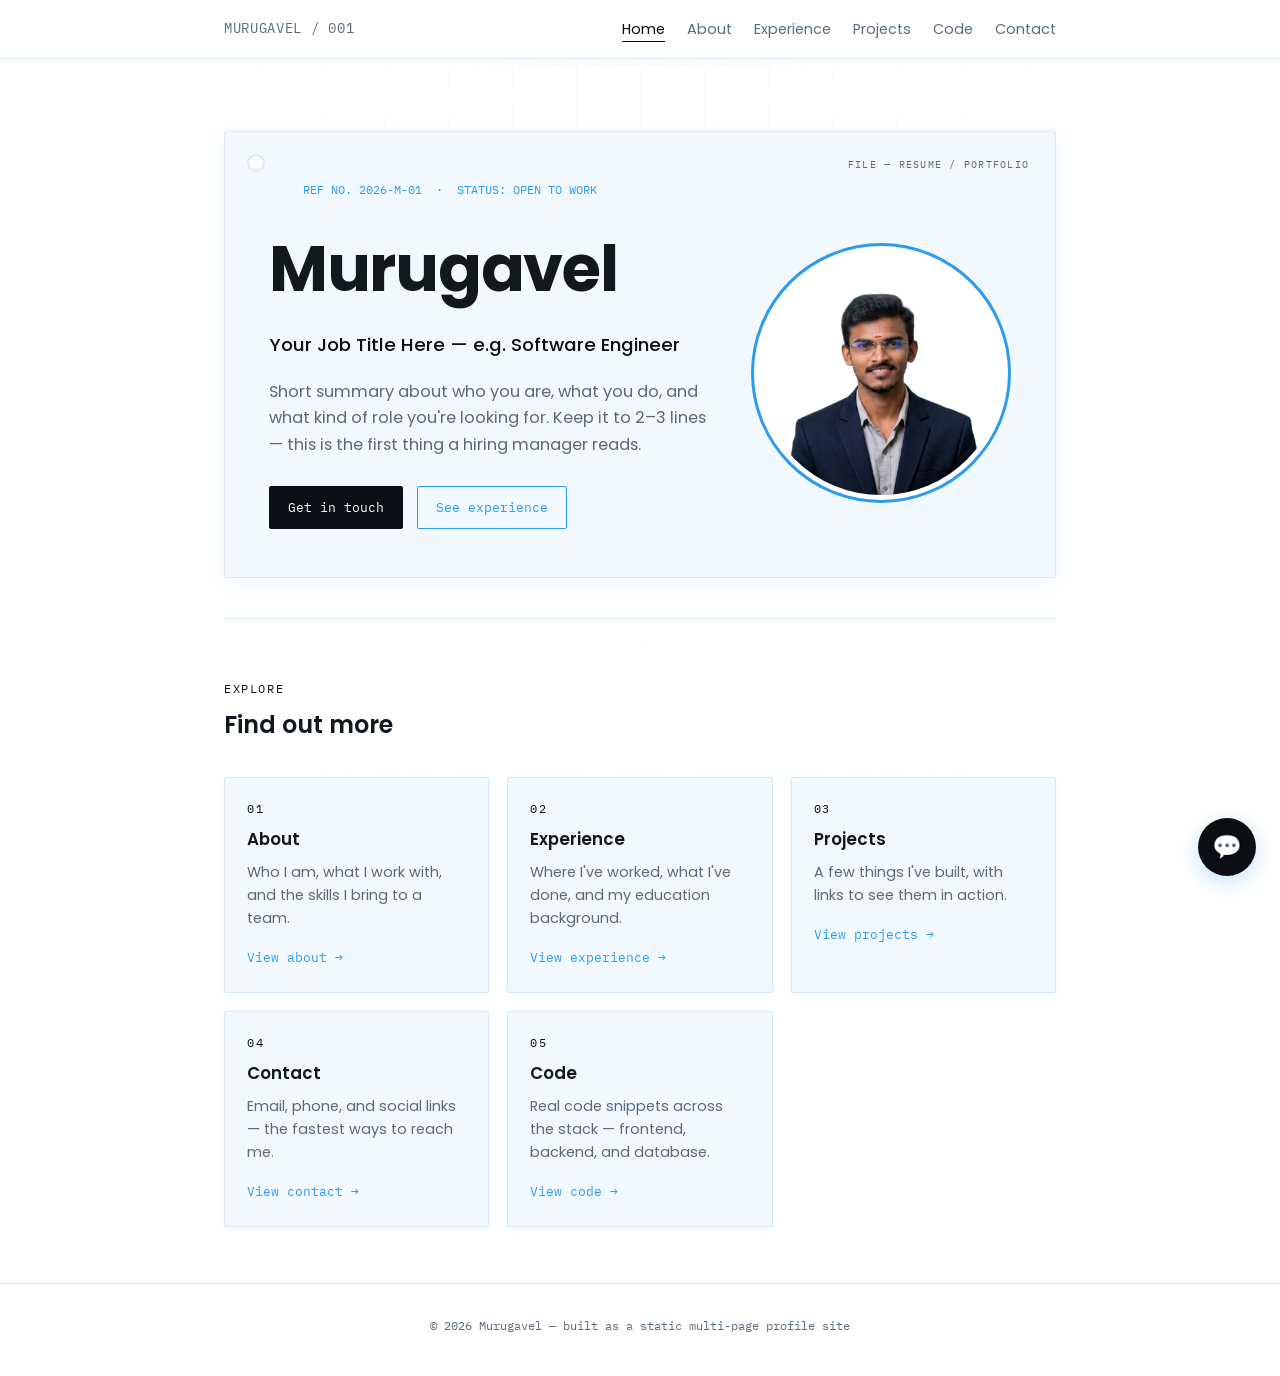
==== commit 5a2aac78: "New Updated file as here New Updated file as here" ====
--- a/index.html
+++ b/index.html
@@ -6,8 +6,9 @@
 <title>Murugavel — Home</title>
 <link rel="preconnect" href="https://fonts.googleapis.com">
 <link rel="preconnect" href="https://fonts.gstatic.com" crossorigin>
-<link href="https://fonts.googleapis.com/css2?family=Space+Grotesk:wght@400;500;600;700&family=Inter:wght@400;500;600&family=IBM+Plex+Mono:wght@400;500&display=swap" rel="stylesheet">
+<link href="https://fonts.googleapis.com/css2?family=Poppins:wght@400;500;600;700&family=IBM+Plex+Mono:wght@400;500&display=swap" rel="stylesheet">
 <link rel="stylesheet" href="style.css">
+<link rel="stylesheet" href="chatbot.css">
 </head>
 <body>
 
@@ -21,6 +22,7 @@
       <li><a href="about.html">About</a></li>
       <li><a href="experience.html">Experience</a></li>
       <li><a href="projects.html">Projects</a></li>
+      <li><a href="code.html">Code</a></li>
       <li><a href="contact.html">Contact</a></li>
     </ul>
   </div>
@@ -84,6 +86,12 @@
         <p>Email, phone, and social links — the fastest ways to reach me.</p>
         <a href="contact.html">View contact →</a>
       </div>
+      <div class="preview-card">
+        <span class="eyebrow">05</span>
+        <h3>Code</h3>
+        <p>Real code snippets across the stack — frontend, backend, and database.</p>
+        <a href="code.html">View code →</a>
+      </div>
     </div>
   </section>
 
@@ -93,5 +101,6 @@
   © 2026 Murugavel — built as a static multi-page profile site
 </footer>
 
+<script src="chatbot.js"></script>
 </body>
 </html>
--- a/style.css
+++ b/style.css
@@ -1,13 +1,13 @@
 /* ===== Murugavel — Portfolio Site: Shared Styles ===== */
 :root{
-  --bg: #1C1A17;
-  --bg-raised: #24211D;
-  --paper: #F5F0E6;
-  --ink: #EDE6D6;
-  --ink-dim: #B7AE9C;
-  --teal: #3FA796;
-  --amber: #E0A94D;
-  --line: #3A362F;
+  --bg: #FFFFFF;
+  --bg-raised: #F1F8FE;
+  --paper: #FFFFFF;
+  --ink: #12181F;
+  --ink-dim: #5B6B7A;
+  --teal: #2E9BF0;
+  --amber: #0B0F14;
+  --line: #D7E7F6;
   --radius: 2px;
 }
 *{ box-sizing:border-box; margin:0; padding:0; }
@@ -15,14 +15,14 @@
 body{
   background:var(--bg);
   color:var(--ink);
-  font-family:'Inter', sans-serif;
+  font-family:'Poppins', sans-serif;
   line-height:1.6;
   -webkit-font-smoothing:antialiased;
   min-height:100vh;
   display:flex;
   flex-direction:column;
 }
-::selection{ background:var(--teal); color:#0F1115; }
+::selection{ background:var(--teal); color:#FFFFFF; }
 a{ color:var(--teal); text-decoration:none; }
 a:hover{ text-decoration:underline; }
 a:focus-visible, button:focus-visible{ outline:2px solid var(--amber); outline-offset:3px; }
@@ -34,7 +34,7 @@
   text-transform:uppercase;
   color:var(--amber);
 }
-h1,h2,h3{ font-family:'Space Grotesk', sans-serif; }
+h1,h2,h3{ font-family:'Poppins', sans-serif; font-weight:600; }
 
 /* background filing-grid texture */
 .grid-backdrop{
@@ -52,7 +52,7 @@
 /* ---------- header / nav ---------- */
 header{
   position:sticky; top:0; z-index:10;
-  background:rgba(28,26,23,0.9);
+  background:rgba(255,255,255,0.9);
   backdrop-filter: blur(6px);
   border-bottom:1px solid var(--line);
 }
@@ -75,6 +75,37 @@
 
 main{ flex:1; }
 
+/* ---------- reusable tabs (used on Projects, Code pages) ---------- */
+.code-tabs{ display:flex; flex-wrap:wrap; gap:8px; margin-top:24px; margin-bottom:24px; }
+.code-tab-btn{
+  font-family:'IBM Plex Mono', monospace;
+  font-size:0.82rem;
+  padding:9px 18px;
+  border-radius:6px;
+  border:1px solid var(--line);
+  background:#fff;
+  color:var(--ink-dim);
+  cursor:pointer;
+}
+.code-tab-btn:hover{ border-color:var(--teal); color:var(--teal); }
+.code-tab-btn.active{ background:var(--amber); border-color:var(--amber); color:#fff; }
+.code-panel{ display:none; }
+.code-panel.active{ display:block; }
+
+/* ---------- illustration frame ---------- */
+.illustration-frame{
+  border:1px solid var(--line);
+  border-radius:12px;
+  overflow:hidden;
+  margin-bottom:16px;
+  box-shadow: 0 4px 20px rgba(46,155,240,0.08);
+}
+.illustration-frame img{
+  display:block;
+  width:100%;
+  height:auto;
+}
+
 /* ---------- page header (used on every inner page) ---------- */
 .page-head{ padding: 56px 0 24px; }
 .page-head .eyebrow{ margin-bottom:8px; display:block; }
@@ -89,6 +120,7 @@
   border:1px solid var(--line);
   border-radius:var(--radius);
   padding: 48px 44px;
+  box-shadow: 0 4px 20px rgba(46,155,240,0.08);
 }
 .card::before{
   content:"";
@@ -128,6 +160,35 @@
 .hero p.summary{ max-width:560px; color:var(--ink-dim); font-size:1.02rem; }
 .hero-actions{ margin-top:28px; display:flex; gap:14px; flex-wrap:wrap; }
 
+.hero-grid{
+  display:grid;
+  grid-template-columns: 1fr auto;
+  gap:36px;
+  align-items:center;
+}
+.hero-photo{
+  justify-self:end;
+}
+.hero-photo img{
+  width:260px;
+  height:260px;
+  object-fit:cover;
+  object-position:top center;
+  border-radius:50%;
+  border:3px solid var(--teal);
+  padding:5px;
+  background:var(--bg);
+  display:block;
+}
+@media (max-width: 640px){
+  .hero-grid{
+    grid-template-columns: 1fr;
+    text-align:left;
+  }
+  .hero-photo{ justify-self:start; order:-1; margin-bottom:8px; }
+  .hero-photo img{ width:180px; height:180px; }
+}
+
 .btn{
   font-family:'IBM Plex Mono', monospace;
   font-size:0.82rem;
@@ -139,9 +200,9 @@
   transition: background 0.15s ease, color 0.15s ease;
   display:inline-block;
 }
-.btn:hover{ background:var(--teal); color:#0F1115; text-decoration:none; }
-.btn.solid{ background:var(--amber); border-color:var(--amber); color:#1C1A17; }
-.btn.solid:hover{ background:#f0bd6b; }
+.btn:hover{ background:var(--teal); color:#FFFFFF; text-decoration:none; }
+.btn.solid{ background:var(--amber); border-color:var(--amber); color:#FFFFFF; }
+.btn.solid:hover{ background:var(--teal); border-color:var(--teal); }
 
 /* ---------- section shell ---------- */
 section{ padding: 56px 0; border-bottom:1px solid var(--line); }
@@ -161,9 +222,10 @@
   background:var(--bg-raised);
   border-radius:var(--radius);
   padding:22px;
-  transition: border-color 0.15s ease;
-}
-.preview-card:hover{ border-color: var(--teal); }
+  transition: border-color 0.15s ease, box-shadow 0.15s ease;
+  box-shadow: 0 2px 10px rgba(46,155,240,0.06);
+}
+.preview-card:hover{ border-color: var(--teal); box-shadow: 0 4px 16px rgba(46,155,240,0.12); }
 .preview-card .eyebrow{ margin-bottom:8px; display:block; }
 .preview-card h3{ font-size:1.05rem; margin-bottom:8px; }
 .preview-card p{ color:var(--ink-dim); font-size:0.9rem; margin-bottom:14px; }
@@ -211,12 +273,32 @@
   border:1px solid var(--line);
   background:var(--bg-raised);
   border-radius:var(--radius);
-  padding:22px;
-}
-.proj h3{ font-size:1.05rem; margin-bottom:8px; }
-.proj p{ color:var(--ink-dim); font-size:0.92rem; margin-bottom:12px; }
-.proj a{ font-family:'IBM Plex Mono', monospace; font-size:0.8rem; }
-.proj .tags{ display:flex; gap:8px; flex-wrap:wrap; margin-bottom:12px; }
+  padding:0 0 22px;
+  box-shadow: 0 2px 10px rgba(46,155,240,0.06);
+  overflow:hidden;
+  display:flex;
+  flex-direction:column;
+}
+.proj-thumb{
+  width:100%;
+  aspect-ratio: 400 / 260;
+  overflow:hidden;
+  border-bottom:1px solid var(--line);
+  background:#F1F8FE;
+}
+.proj-thumb img{ width:100%; height:100%; object-fit:cover; display:block; }
+.proj h3{ font-size:1.05rem; margin:16px 22px 8px; }
+.proj p{ color:var(--ink-dim); font-size:0.92rem; margin:0 22px 12px; flex:1; }
+.proj .tags{ margin:0 22px 12px; }
+.proj-links{ margin:0 22px; }
+.proj-links a.proj-live{
+  font-family:'IBM Plex Mono', monospace;
+  font-size:0.82rem;
+  color:var(--teal);
+  font-weight:600;
+}
+.proj-links a.proj-live:hover{ text-decoration:underline; }
+.proj .tags{ display:flex; gap:8px; flex-wrap:wrap; }
 .proj .tags span{
   font-family:'IBM Plex Mono', monospace;
   font-size:0.7rem;
@@ -249,7 +331,7 @@
   color:var(--ink);
   padding:10px 12px;
   border-radius:var(--radius);
-  font-family:'Inter', sans-serif;
+  font-family:'Poppins', sans-serif;
   font-size:0.95rem;
 }
 .field input:focus, .field textarea:focus{ outline:2px solid var(--amber); outline-offset:2px; }
@@ -261,10 +343,10 @@
   border-radius:var(--radius);
   border:1px solid var(--amber);
   background:var(--amber);
-  color:#1C1A17;
+  color:#FFFFFF;
   cursor:pointer;
 }
-button.submit-btn:hover{ background:#f0bd6b; }
+button.submit-btn:hover{ background:var(--teal); border-color:var(--teal); }
 .form-note{ font-size:0.8rem; color:var(--ink-dim); margin-top:10px; }
 
 footer{
--- a/chatbot.css
+++ b/chatbot.css
@@ -0,0 +1,176 @@
+/* ===== FAQ Chatbot Widget — matches sky blue / white / black theme ===== */
+#faq-bot-toggle{
+  position:fixed;
+  bottom:24px;
+  right:24px;
+  width:58px;
+  height:58px;
+  border-radius:50%;
+  background:var(--amber);
+  border:none;
+  color:#fff;
+  font-size:1.5rem;
+  cursor:pointer;
+  box-shadow: 0 6px 20px rgba(46,155,240,0.28);
+  z-index:1000;
+  display:flex;
+  align-items:center;
+  justify-content:center;
+  transition: transform 0.15s ease, background 0.15s ease;
+}
+#faq-bot-toggle:hover{ background:var(--teal); transform:scale(1.06); }
+
+#faq-bot-panel{
+  position:fixed;
+  bottom:96px;
+  right:24px;
+  width:320px;
+  max-width:calc(100vw - 32px);
+  height:420px;
+  max-height:calc(100vh - 140px);
+  background:#fff;
+  border:1px solid var(--line);
+  border-radius:10px;
+  box-shadow: 0 10px 40px rgba(11,15,20,0.18);
+  display:none;
+  flex-direction:column;
+  overflow:hidden;
+  z-index:1000;
+  font-family:'Poppins', sans-serif;
+}
+#faq-bot-panel.open{ display:flex; }
+
+#faq-bot-header{
+  background:var(--amber);
+  color:#fff;
+  padding:14px 16px;
+  display:flex;
+  align-items:center;
+  justify-content:space-between;
+  font-family:'Poppins', sans-serif;
+  font-weight:600;
+  font-size:0.95rem;
+}
+#faq-bot-header button{
+  background:none;
+  border:none;
+  color:#fff;
+  font-size:1.1rem;
+  cursor:pointer;
+  line-height:1;
+  padding:2px 6px;
+}
+#faq-bot-header button:hover{ opacity:0.75; }
+
+#faq-bot-messages{
+  flex:1;
+  overflow-y:auto;
+  padding:14px;
+  display:flex;
+  flex-direction:column;
+  gap:10px;
+  background:var(--bg-raised);
+}
+.faq-msg{
+  max-width:82%;
+  padding:9px 12px;
+  border-radius:10px;
+  font-size:0.86rem;
+  line-height:1.45;
+}
+.faq-msg.bot{
+  background:#fff;
+  border:1px solid var(--line);
+  color:var(--ink);
+  align-self:flex-start;
+  border-bottom-left-radius:2px;
+}
+.faq-msg.user{
+  background:var(--teal);
+  color:#fff;
+  align-self:flex-end;
+  border-bottom-right-radius:2px;
+}
+.faq-msg a{ color:var(--teal); }
+.faq-msg.bot a{ color:var(--teal); font-weight:600; }
+
+#faq-bot-suggestions-row{
+  display:flex;
+  align-items:center;
+  gap:6px;
+  padding:0 10px 10px 14px;
+  background:var(--bg-raised);
+}
+#faq-bot-suggestions{
+  display:flex;
+  flex-wrap:nowrap;
+  gap:6px;
+  overflow-x:auto;
+  scroll-behavior:smooth;
+  padding-bottom:2px;
+  flex:1;
+  scrollbar-width:thin;
+  scrollbar-color: var(--teal) transparent;
+}
+#faq-bot-suggestions::-webkit-scrollbar{ height:4px; }
+#faq-bot-suggestions::-webkit-scrollbar-thumb{ background:var(--line); border-radius:4px; }
+#faq-bot-suggestions::-webkit-scrollbar-thumb:hover{ background:var(--teal); }
+.faq-chip-btn{
+  font-family:'IBM Plex Mono', monospace;
+  font-size:0.72rem;
+  padding:5px 10px;
+  border-radius:14px;
+  border:1px solid var(--line);
+  background:#fff;
+  color:var(--ink-dim);
+  cursor:pointer;
+  white-space:nowrap;
+  flex-shrink:0;
+}
+.faq-chip-btn:hover{ border-color:var(--teal); color:var(--teal); }
+
+#faq-bot-rotate{
+  flex-shrink:0;
+  width:26px;
+  height:26px;
+  border-radius:50%;
+  border:1px solid var(--line);
+  background:#fff;
+  color:var(--ink-dim);
+  cursor:pointer;
+  font-size:0.85rem;
+  display:flex;
+  align-items:center;
+  justify-content:center;
+  transition: transform 0.25s ease, border-color 0.15s ease, color 0.15s ease;
+}
+#faq-bot-rotate:hover{ border-color:var(--teal); color:var(--teal); }
+#faq-bot-rotate.spin{ transform: rotate(180deg); }
+
+#faq-bot-inputrow{
+  display:flex;
+  border-top:1px solid var(--line);
+  background:#fff;
+}
+#faq-bot-input{
+  flex:1;
+  border:none;
+  padding:12px 14px;
+  font-size:0.88rem;
+  font-family:'Poppins', sans-serif;
+  outline:none;
+}
+#faq-bot-send{
+  border:none;
+  background:var(--teal);
+  color:#fff;
+  padding:0 18px;
+  font-size:0.9rem;
+  cursor:pointer;
+}
+#faq-bot-send:hover{ background:var(--amber); }
+
+@media (max-width:420px){
+  #faq-bot-panel{ right:16px; bottom:88px; width:calc(100vw - 32px); }
+  #faq-bot-toggle{ right:16px; bottom:16px; }
+}
